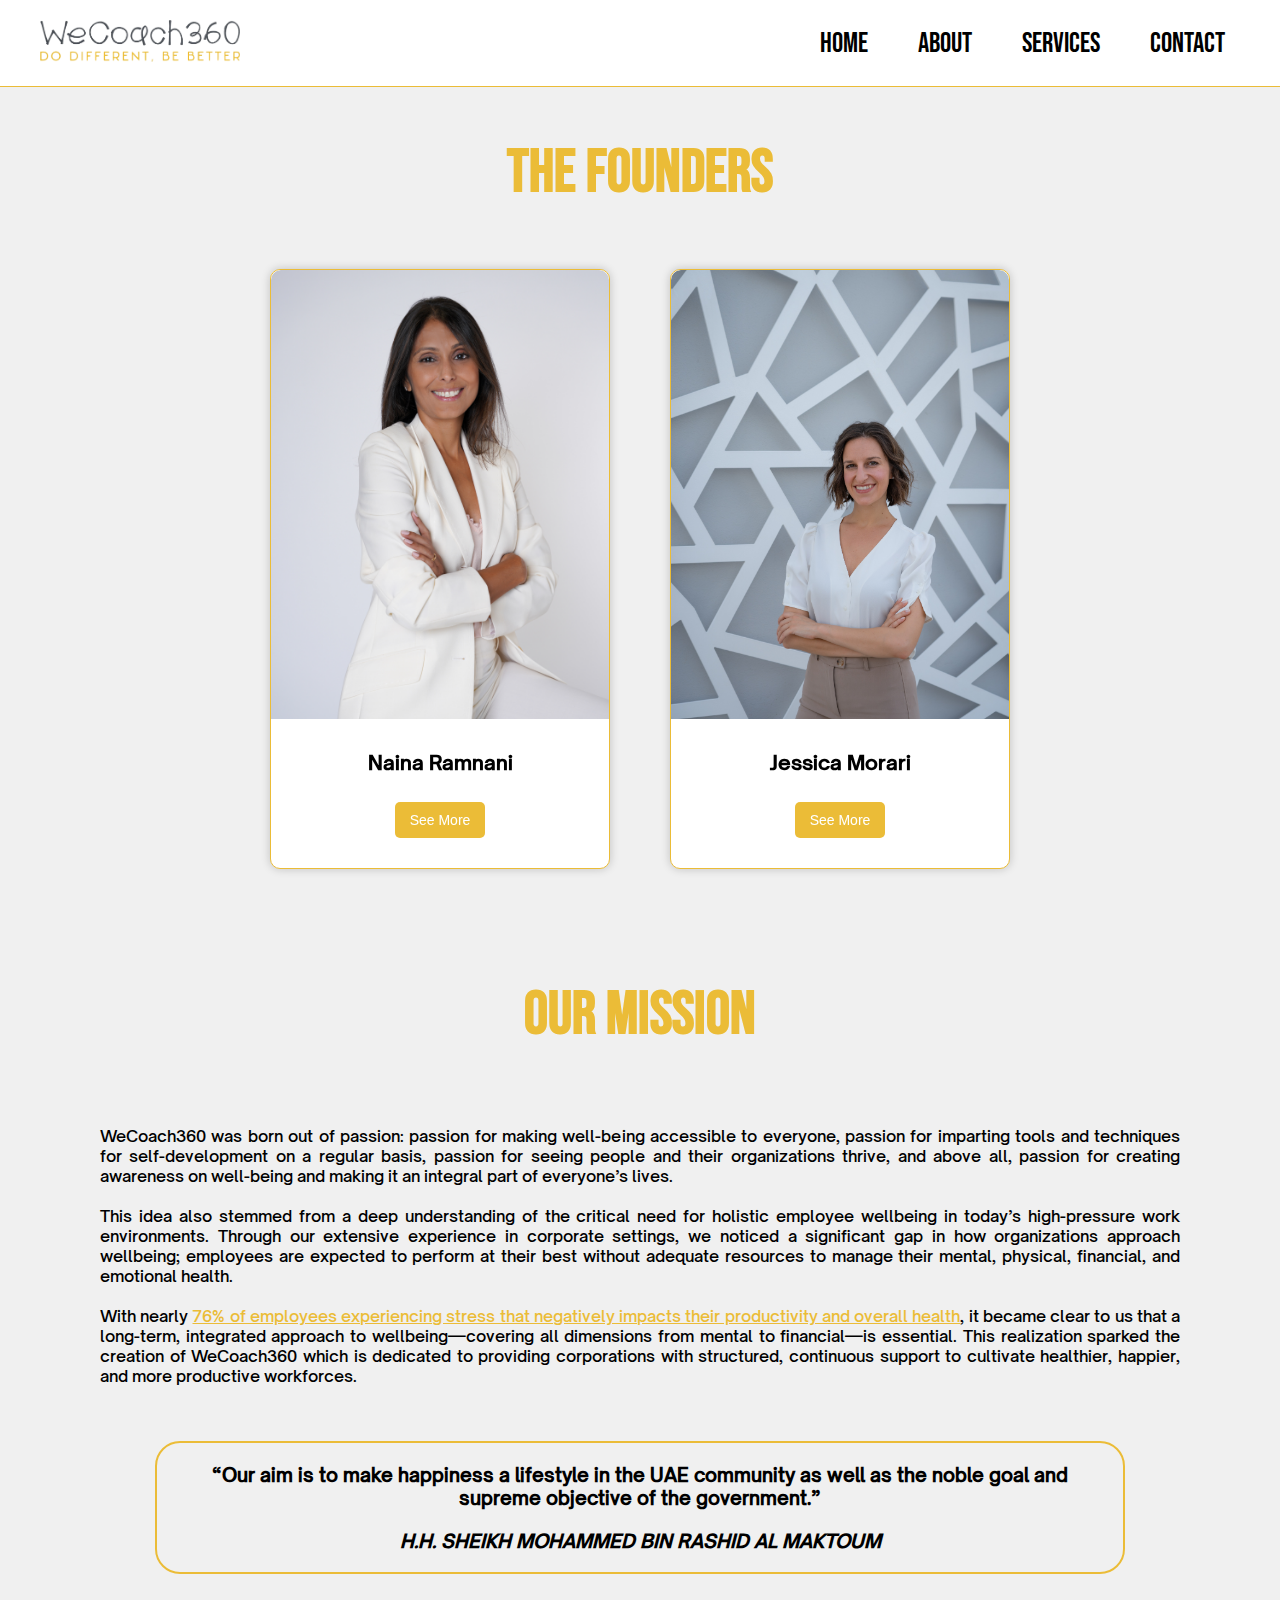
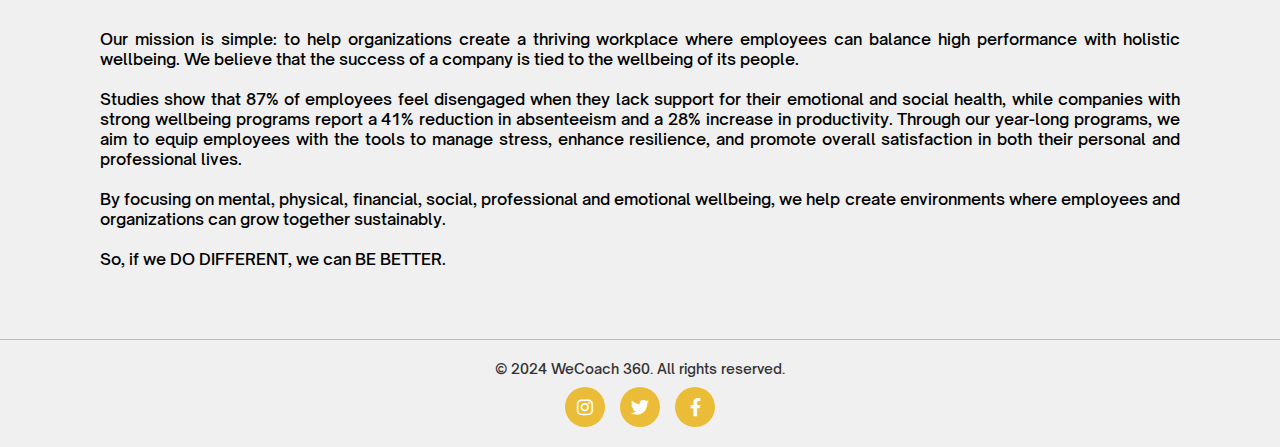
==== about.html @ b9e83d1d "Update" ====
<!DOCTYPE html>
<html lang="en">
<head>
    <meta charset="UTF-8">
    <meta name="viewport" content="width=device-width, initial-scale=1.0">
    <title>We Coach 360 - About Us</title>
    <link rel="stylesheet" href="styles.css">
    <link rel="stylesheet" href="https://cdnjs.cloudflare.com/ajax/libs/font-awesome/6.0.0-beta3/css/all.min.css">
  
</head>
<body>
    <header><div id="menu-container"></div></header>
    
    <main>
        <section class="founders">
            <h1>THE FOUNDERS</h1>
            <div class="flipCards">
                <div class="flipCard">
                    <div class="flipCardInner">
                        <!-- Cara frontal de la tarjeta -->
                        <div class="flipCardFront">
                            <img src="assets/img/naina.jpeg" alt="Founder 1">
                            <h2>Naina Ramnani</h2>
                            <button class="flipButton">See More</button>
                        </div>
                        <!-- Cara trasera de la tarjeta -->
                        <div class="flipCardBack">
                            <p> Naina Ramnani (Certified ICF PCC Coach) spent a few years on the trading floor in Madrid (Spain), later moved to a corporate job in Barcelona, went on to set up a business in the UAE and is now a certified life coach. Her multicultural upbringing and varied career paths make her more open and relatable as she helps people find their purpose, redefine their goals and develop holistic leadership skills. She firmly believes true fulfillment comes from aligning our values  with our action, and it is through the power of self-awareness that we are able to grow as individuals and as professionals.</p>
                            <button class="flipButton">Go Back</button>
                        </div>
                    </div>
                </div>
                
                <div class="flipCard">
                    <div class="flipCardInner">
                        <!-- Cara frontal de la tarjeta -->
                        <div class="flipCardFront">
                            <img src="assets/img/jess.jpg" alt="Founder 2">
                            <h2>Jessica Morari</h2>
                            <button class="flipButton">See More</button>
                        </div>
                        <!-- Cara trasera de la tarjeta -->
                        <div class="flipCardBack">
                            <p>Jessica Morari (Certified Coach) started her career in the Hospitality industry becoming a Hotel Manager when she was only 26, thanks to her natural leadership and strategic vision. Her passion and focus on developing teams and young professionals was the reason why she decided to certify as a coach. Since 2022, she has been helping people design their best life, both personally and professionally. She is on a mission to bring coaching and wellbeing into the corporate landscape, making companies the employers of choice in competitive and dynamic markets.</p>
                            <button class="flipButton">Go Back</button>
                        </div>
                    </div>
                </div>
            </div>
        </section>
        
        <section class="mission">
            <h2>Our Mission</h2>
            <div class="mission_description">
                <p>WeCoach360 was born out of passion: passion for making well-being accessible to everyone, passion for imparting tools and techniques for self-development on a regular basis, passion for seeing people and their organizations thrive, and above all, passion for creating awareness on well-being and making it an integral part of everyone’s lives.</p>
                <p>This idea also stemmed from a deep understanding of the critical need for holistic employee wellbeing in today’s high-pressure work environments. Through our extensive experience in corporate settings, we noticed a significant gap in how organizations approach wellbeing; employees are expected to perform at their best without adequate resources to manage their mental, physical, financial, and emotional health. </p>
                <p>With nearly  <a class="mental" href="https://www.kff.org/mental-health/issue-brief/a-look-at-the-latest-suicide-data-and-change-over-the-last-decade/" target="_blank">76% of employees experiencing stress that negatively impacts their productivity and overall health​</a>, it became clear to us that a long-term, integrated approach to wellbeing—covering all dimensions from mental to financial—is essential. This realization sparked the creation of WeCoach360 which is dedicated to providing corporations with structured, continuous support to cultivate healthier, happier, and more productive workforces.</p>
                <div class="quote">
                    <h3>“Our aim is to make happiness a lifestyle in the UAE community as well as the noble goal and supreme objective of the government.” 
                        <div class="author">H.H. SHEIKH MOHAMMED BIN RASHID AL MAKTOUM</div>
                    </h3>
                </div>
                <p>Our mission is simple: to help organizations create a thriving workplace where employees can balance high performance with holistic wellbeing. We believe that the success of a company is tied to the wellbeing of its people. </p>
                <p>Studies show that 87% of employees feel disengaged when they lack support for their emotional and social health​, while companies with strong wellbeing programs report a 41% reduction in absenteeism and a 28% increase in productivity. Through our year-long programs, we aim to equip employees with the tools to manage stress, enhance resilience, and promote overall satisfaction in both their personal and professional lives. </p>
                <p>By focusing on mental, physical, financial, social, professional and emotional wellbeing, we help create environments where employees and organizations can grow together sustainably. </p>
                <p>So, if we DO DIFFERENT, we can BE BETTER.</p>
            </div>
        </section>
    </main>

    <div id="footer-container"></div>

    <script src="script.js" defer></script>
    <script src="menu.js" defer></script>
    <script>
        // Cargar el footer
        fetch('footer.html')
            .then(response => response.text())
            .then(data => {
                document.getElementById('footer-container').innerHTML = data;
            })
            .catch(error => console.error('Error al cargar el footer:', error));
    </script>

</body>
</html>
---- styles.css ----
/* /Users/javibeat/Design/WEBS/WeCoach/styles.css */

/* Configuración de fuentes */
@font-face {
    font-family: 'BebasNeue';
    src: url('./fonts/BebasNeue-Regular.ttf') format('truetype');
    font-weight: normal;
    font-style: normal;
}

@font-face {
    font-family: 'OpenSauceOne';
    src: url('./fonts/OpenSauceOne-Light.ttf') format('truetype');
    font-weight: 300;
    font-style: normal;
}

@font-face {
    font-family: 'OpenSauceOne';
    src: url('./fonts/OpenSauceOne-Medium.ttf') format('truetype');
    font-weight: 500;
    font-style: normal;
}

/* Variables de colores */
:root {
    --primary-color: #000;
    --secondary-color: #f0f0f0;
    --main-color: #ebbc37;
    --second-color: #e41393;
}

/* Reset de estilos */
* {
    margin: 0;
    padding: 0;
    box-sizing: border-box;
}

/* Estilos básicos */
body {
    font-family: 'OpenSauceOne', sans-serif;
    background-color: #f0f0f0;
}

header {
    width: 100%;
    padding: 20px;
    background-color: #fff;
    border-bottom: 1px solid var(--main-color);
}

/* Estilos del navbar */
.navbar {
    display: flex;
    justify-content: space-between;
    align-items: center;
    max-width: 1200px;
    margin: 0 auto;
}

.logo {
    display: flex;
    align-items: center;
    justify-content: center;
}

.logo img {
    max-width: 200px;
}

.logo .logo-mobile {
    display: none;
}

/* Navegación para escritorio */
.nav-list {
    display: flex;
    list-style: none;
}

.nav-list li {
    margin-left: 20px;
}

.nav-list li a {
    font-family: 'BebasNeue', sans-serif;
    text-decoration: none;
    color: #000;
    font-size: 28px;
    padding: 10px 15px;
    border-radius: 5px;
    transition: background-color 0.3s ease;
}

.nav-list li a:hover {
    /* background-color: var(--secondary-color); */
    border-radius: 25px;
    border: var(--main-color) solid 1px;
}

/* Menú móvil */
.menu-toggle {
    display: none;
    flex-direction: column;
    cursor: pointer;
    z-index: 999;
}

.menu-toggle .bar {
    width: 25px;
    height: 3px;
    background-color: #000;
    margin: 4px 0;
    transition: 0.3s;
}

.menu-toggle.open .bar:nth-child(1) {
    transform: rotate(-45deg) translate(-5px, 6px);
    background-color: #000;
}

.menu-toggle.open .bar:nth-child(2) {
    opacity: 0;
}

.menu-toggle.open .bar:nth-child(3) {
    transform: rotate(45deg) translate(-5px, -6px);
    background-color: #000;
}

@media (max-width: 768px) {
    .logo .logo-desktop {
        display: none;
    }

    .logo .logo-mobile {
        display: block;
        max-width: 55px; /* Tamaño ajustado para el logo móvil */
    }

    .menu-toggle {
        display: flex;
        flex-direction: column;
        cursor: pointer;
        z-index: 999;
    }

    .nav-list {
        position: fixed;
        top: 0;
        right: 0;
        width: 100%;
        height: 100vh;
        background-color: #fff;
        display: flex;
        flex-direction: column;
        align-items: center;
        justify-content: center;
        transform: translateX(100%);
        opacity: 0;
        visibility: hidden;
        transition: transform 0.5s ease-in-out, opacity 0.5s ease-in-out;
        z-index: 1;
    }

    .nav-list.active {
        transform: translateX(0);
        opacity: 1;
        visibility: visible;
    }

    .menu-toggle.open {
        z-index: 1000;
    }

    .nav-list li {
        margin: 20px 0;
    }
}

/* Estilos para la sección de fundadores */
.founders {
    display: flex;
    flex-direction: column;
    align-items: center;
    justify-content: center;
    margin: 50px 10px;
}

.founders h1 {
    font-family: 'BebasNeue', sans-serif;
    font-size: 60px;
    color: var(--main-color);
}

/* Contenedor de tarjetas en fila por defecto */
.flipCards {
    display: flex;
    flex-direction: row;
    align-items: center;
    justify-content: center;
    gap: 20px;
    margin: 40px 0;
    flex-wrap: wrap; /* Permite ajuste en filas en pantallas pequeñas */
}

/* Estilos de cada tarjeta */
.flipCard {
    perspective: 1000px;
}

.flipCardInner {
    position: relative;
    width: 100%;
    height: 100%;
    transition: transform 0.6s;
    transform-style: preserve-3d;
}

.flipCard.showBack .flipCardInner {
    transform: rotateY(180deg);
}

/* Estilos para las caras de la tarjeta */
.flipCardFront, .flipCardBack {
    position: absolute;
    width: 100%;
    height: 100%;
    backface-visibility: hidden;
    display: flex;
    flex-direction: column;
    align-items: center;
    justify-content: space-between;
    border: 1px solid var(--main-color);
    border-radius: 10px;
    box-shadow: 0 0 10px rgba(0, 0, 0, 0.2);
    background-color: #fff;
    overflow: hidden;
}

/* Cara frontal de la tarjeta */
.flipCardFront img {
    width: 100%;
    height: 75%; /* Ajuste para ocupar la mayor parte de la tarjeta */
    object-fit: cover;
    border-top-left-radius: 10px;
    border-top-right-radius: 10px;
}

.flipCardFront h2 {
    font-size: 20px;
    color: #000;
    margin: 25px 0 10px;
}

.flipCardFront .flipButton {
    margin: 10px 10px 30px;
    padding: 10px 15px; /* Espacio adicional para el botón */
    font-size: 14px;
    background-color: var(--main-color);
    color: #fff;
    border: none;
    border-radius: 5px;
    cursor: pointer;
}

/* Cara trasera de la tarjeta */
.flipCardBack {
    transform: rotateY(180deg);
    color: #333;
    padding: 15px;
    overflow-y: auto;
    display: flex;
    flex-direction: column;
    align-items: center;
    justify-content: center; /* Centra el contenido verticalmente */
    gap: 20px; /* Espacio entre el texto y el botón */
}

.flipCardBack h2 {
    font-size: 18px;
    margin-top: 0;
}

.flipCardBack p {
    font-size: 14px;
    line-height: 1.5;
    text-align: justify;
    padding: 0 10px; /* Espacio para que el texto no quede pegado a los bordes */
}

.flipCardBack .flipButton {
    padding: 10px 15px;
    font-size: 14px;
    background-color: var(--main-color);
    color: #fff;
    border: none;
    border-radius: 5px;
    cursor: pointer;
}

/* Contenedor de tarjetas en fila por defecto */
.flipCards {
    display: flex;
    flex-direction: row;
    align-items: center;
    justify-content: center;
    gap: 20px;
    margin: 40px 0;
    flex-wrap: wrap; /* Ajuste en filas para pantallas pequeñas */
    width: 100%;
}

/* Estilos para cada tarjeta */
.flipCard {
    width: 340px; /* Ancho para escritorio */
    height: 600px;
    perspective: 1000px;
    margin: 20px;
}

.flipCardInner {
    position: relative;
    width: 100%;
    height: 100%;
    transition: transform 0.6s;
    transform-style: preserve-3d;
}

.flipCard.showBack .flipCardInner {
    transform: rotateY(180deg);
}

/* Estilos para las caras de la tarjeta */
.flipCardFront, .flipCardBack {
    position: absolute;
    width: 100%;
    height: 100%;
    backface-visibility: hidden;
    display: flex;
    flex-direction: column;
    align-items: center;
    justify-content: space-between;
    border: 1px solid var(--main-color);
    border-radius: 10px;
    box-shadow: 0 0 10px rgba(0, 0, 0, 0.2);
    background-color: #fff;
    overflow: hidden;
}

/* Cara frontal de la tarjeta */
.flipCardFront img {
    width: 100%;
    height: 75%;
    object-fit: cover;
    border-top-left-radius: 10px;
    border-top-right-radius: 10px;
}

.flipCardFront h2 {
    font-size: 20px;
    color: #000;
    margin: 25px 0 10px;
}

.flipCardFront .flipButton {
    margin: 10px 10px 30px;
    padding: 10px 15px; /* Espacio adicional para el botón */
    font-size: 14px;
    background-color: var(--main-color);
    color: #fff;
    border: none;
    border-radius: 5px;
    cursor: pointer;
}

/* Cara trasera de la tarjeta */
.flipCardBack {
    transform: rotateY(180deg);
    color: #333;
    padding: 15px;
    overflow-y: auto;
    display: flex;
    flex-direction: column;
    align-items: center;
    justify-content: center;
    gap: 20px;
}

@media (max-width: 768px) {
    main {
        max-width: 100%;
        margin: auto 20px;
    }

    .founders {
        margin: 10px 0;
    }

    .founders h1 {
        margin: 45px auto 0;
    }

    .flipCards {
        display: flex;
        flex-direction: column;
        align-items: center;
        justify-content: center;
        gap: 20px;
    }
    
    /* Estilos de cada tarjeta */
    .flipCard {
        perspective: 1000px;
        width: 90%;
        max-width: 400px;
        height: 650px;
        margin: 10px 0;
    }
    
    .flipCardInner {
        position: relative;
        width: 100%;
        height: 100%;
        transition: transform 0.6s;
        transform-style: preserve-3d;
    }

    .flipCardFront, .flipCardBack {
        width: 100%;
        height: 100%;
        display: flex;
        flex-direction: column;
        border-radius: 10px;
        overflow: hidden;
    }

    /* Define la altura fija para la imagen */
    .flipCardFront img {
        width: 100%;
        height: 75%; /* Ajusta este valor según el espacio que desees para la imagen */
        object-fit: cover;
        border-top-left-radius: 10px;
        border-top-right-radius: 10px;
    }

    /* Sección inferior con h2 y botón */
    .flipCardFront h2, .flipCardFront .flipButton {
        padding: 10px 0;
    }

    .flipCardFront h2 {
        font-size: 20px;
        color: #000;
        margin: 10px 0 5px;
        min-height: 40px; /* Asegura una altura mínima para el título */
    }

    .flipCardFront .flipButton {
        padding: 10px 15px;
        font-size: 14px;
        background-color: var(--main-color);
        color: #fff;
        border: none;
        border-radius: 5px;
        cursor: pointer;
        margin:0 0 35px;
    }
}

.mission {
    display: flex;
    flex-direction: column;
    align-items: center;
    justify-content: center;
    margin: 50px 10px;
}

.mission h2 {
    font-family: 'BebasNeue', sans-serif;
    font-size: 60px;
    color: var(--main-color);
    margin-bottom: 75px;
}

.mission_description {
    text-align: justify;
    max-width: 1080px;
}

.mission_description p {
    margin-bottom: 20px;
}

.mission_description .quote {
    border: #ebbc37 solid 2px;
    border-radius: 25px;
    padding: 20px;
    margin: 55px;
    text-align: center;
}

.mission_description .author {
    margin-top: 20px;
    
    font-style: italic;
}

.mission_description a {
    color: #ebbc37;
}

@media (max-width: 768px) {
    .mission {
        margin: 10px 20px;
    }

    .mission h2 {
        margin: 45px auto 75px;
    }

    .mission_description .quote {
        margin: 55px 20px;
        font-weight:700;
    }
    
    .mission_description .author {
        margin-top: 20px;
        font-style: italic;
    }
}

/*** SECCIÓN DE SERVICIOS ***/

.wellbeing {
    display: flex;
    flex-direction: column;
    align-items: center;
    justify-content: center;
    margin: 50px 10px;
}

.wellbeing h1 {
    font-family: 'BebasNeue', sans-serif;
    font-size: 60px;
    color: var(--main-color);
}

.service_cards {
    display: flex;
    flex-direction: row;
    align-items: center;
    justify-content: center;
    gap: 20px;
    margin: 40px 0;
    flex-wrap: wrap; /* Permite ajuste en filas en pantallas pequeñas */
}

.service_cards a {
    text-decoration: none;
    color: inherit;
}

.card {
    max-width: 340px;
    height: auto;
    background-color: #fff;
    border-radius: 10px;
    box-shadow: 0 0 10px rgba(0, 0, 0, 0.2);
    display: flex;
    flex-direction: column;
    align-items: center;
    justify-content: center;
    padding: 20px;
    text-align: justify;
}

.card h2 {
    font-size: 20px;
    color: #000;
    text-align: center;
    margin-bottom: 25px;
}

.card img {
    width: 100%;
    height: auto;
}

@media (max-width: 768px) {
    .service_cards {
        display: flex;
        flex-direction: column;
    }
}

/* FOOTER */

footer {
    background-color: #f0f0f0;
    padding: 20px;
    text-align: center;
    border-top: 1px solid var(--main-color);
}

.footer-content {
    font-size: 14px;
    color: #333;
    display: flex;
    flex-direction: column;
    align-items: center;
}

.footer-content p {
    margin-bottom: 10px;
}

.social-links {
    display: flex;
    gap: 15px;
}

.social-icon {
    display: flex;
    align-items: center;
    justify-content: center;
    width: 40px;
    height: 40px;
    background-color: var(--main-color);
    color: #fff;
    border-radius: 50%;
    text-decoration: none;
    transition: background-color 0.3s ease;
}

.social-icon i {
    font-size: 18px;
}

.social-icon:hover {
    background-color: var(--second-color);
}
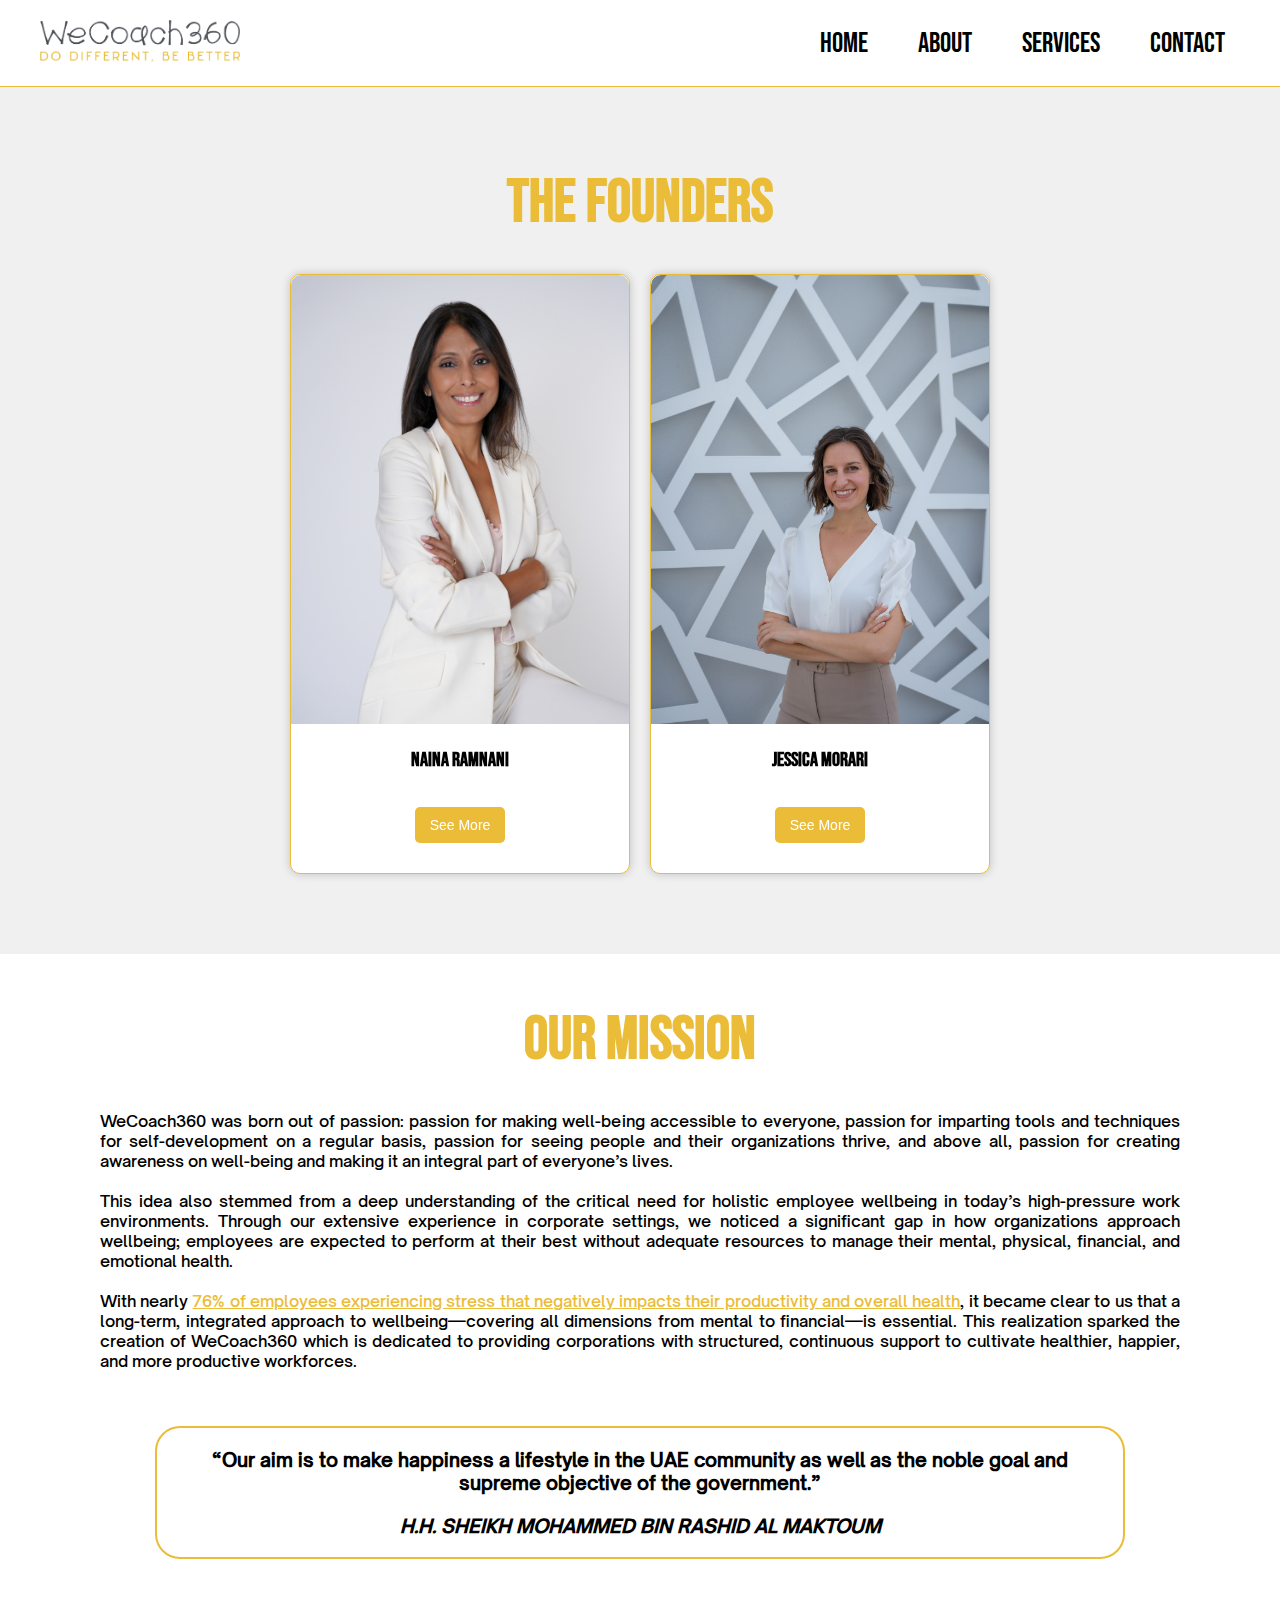
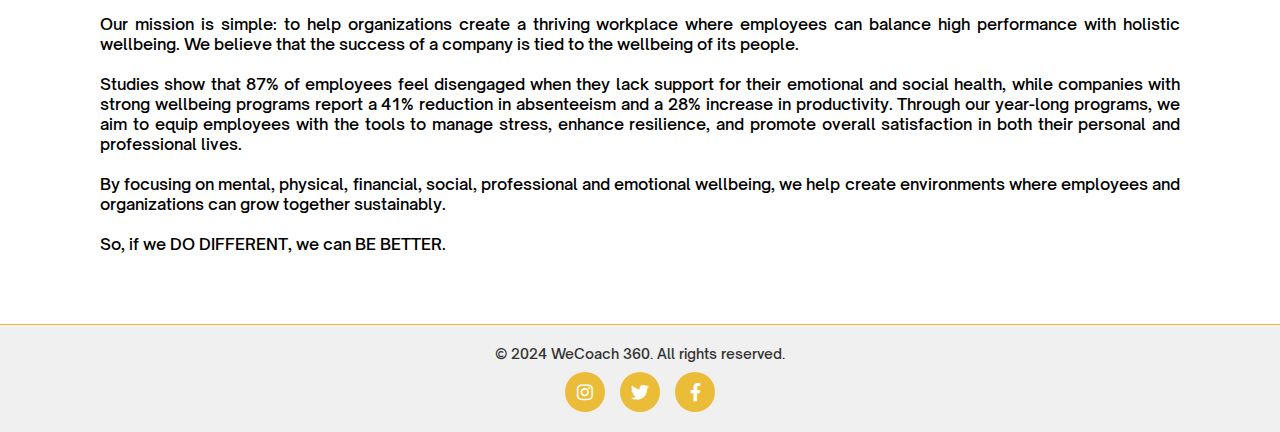
==== commit 6ab915a7: "cambios" ====
--- a/about.html
+++ b/about.html
@@ -1,18 +1,22 @@
 <!DOCTYPE html>
 <html lang="en">
+
 <head>
     <meta charset="UTF-8">
     <meta name="viewport" content="width=device-width, initial-scale=1.0">
     <title>We Coach 360 - About Us</title>
     <link rel="stylesheet" href="styles.css">
     <link rel="stylesheet" href="https://cdnjs.cloudflare.com/ajax/libs/font-awesome/6.0.0-beta3/css/all.min.css">
-  
+
 </head>
+
 <body>
-    <header><div id="menu-container"></div></header>
-    
+    <header>
+        <div id="menu-container"></div>
+    </header>
+
     <main>
-        <section class="founders">
+        <section class="grey">
             <h1>THE FOUNDERS</h1>
             <div class="flipCards">
                 <div class="flipCard">
@@ -25,12 +29,18 @@
                         </div>
                         <!-- Cara trasera de la tarjeta -->
                         <div class="flipCardBack">
-                            <p> Naina Ramnani (Certified ICF PCC Coach) spent a few years on the trading floor in Madrid (Spain), later moved to a corporate job in Barcelona, went on to set up a business in the UAE and is now a certified life coach. Her multicultural upbringing and varied career paths make her more open and relatable as she helps people find their purpose, redefine their goals and develop holistic leadership skills. She firmly believes true fulfillment comes from aligning our values  with our action, and it is through the power of self-awareness that we are able to grow as individuals and as professionals.</p>
+                            <p> Naina Ramnani (Certified ICF PCC Coach) spent a few years on the trading floor in Madrid
+                                (Spain), later moved to a corporate job in Barcelona, went on to set up a business in
+                                the UAE and is now a certified life coach. Her multicultural upbringing and varied
+                                career paths make her more open and relatable as she helps people find their purpose,
+                                redefine their goals and develop holistic leadership skills. She firmly believes true
+                                fulfillment comes from aligning our values with our action, and it is through the power
+                                of self-awareness that we are able to grow as individuals and as professionals.</p>
                             <button class="flipButton">Go Back</button>
                         </div>
                     </div>
                 </div>
-                
+
                 <div class="flipCard">
                     <div class="flipCardInner">
                         <!-- Cara frontal de la tarjeta -->
@@ -41,32 +51,63 @@
                         </div>
                         <!-- Cara trasera de la tarjeta -->
                         <div class="flipCardBack">
-                            <p>Jessica Morari (Certified Coach) started her career in the Hospitality industry becoming a Hotel Manager when she was only 26, thanks to her natural leadership and strategic vision. Her passion and focus on developing teams and young professionals was the reason why she decided to certify as a coach. Since 2022, she has been helping people design their best life, both personally and professionally. She is on a mission to bring coaching and wellbeing into the corporate landscape, making companies the employers of choice in competitive and dynamic markets.</p>
+                            <p>Jessica Morari (Certified Coach) started her career in the Hospitality industry becoming
+                                a Hotel Manager when she was only 26, thanks to her natural leadership and strategic
+                                vision. Her passion and focus on developing teams and young professionals was the reason
+                                why she decided to certify as a coach. Since 2022, she has been helping people design
+                                their best life, both personally and professionally. She is on a mission to bring
+                                coaching and wellbeing into the corporate landscape, making companies the employers of
+                                choice in competitive and dynamic markets.</p>
                             <button class="flipButton">Go Back</button>
                         </div>
                     </div>
                 </div>
             </div>
         </section>
-        
-        <section class="mission">
+
+        <section class="white">
             <h2>Our Mission</h2>
             <div class="mission_description">
-                <p>WeCoach360 was born out of passion: passion for making well-being accessible to everyone, passion for imparting tools and techniques for self-development on a regular basis, passion for seeing people and their organizations thrive, and above all, passion for creating awareness on well-being and making it an integral part of everyone’s lives.</p>
-                <p>This idea also stemmed from a deep understanding of the critical need for holistic employee wellbeing in today’s high-pressure work environments. Through our extensive experience in corporate settings, we noticed a significant gap in how organizations approach wellbeing; employees are expected to perform at their best without adequate resources to manage their mental, physical, financial, and emotional health. </p>
-                <p>With nearly  <a class="mental" href="https://www.kff.org/mental-health/issue-brief/a-look-at-the-latest-suicide-data-and-change-over-the-last-decade/" target="_blank">76% of employees experiencing stress that negatively impacts their productivity and overall health​</a>, it became clear to us that a long-term, integrated approach to wellbeing—covering all dimensions from mental to financial—is essential. This realization sparked the creation of WeCoach360 which is dedicated to providing corporations with structured, continuous support to cultivate healthier, happier, and more productive workforces.</p>
+                <p>WeCoach360 was born out of passion: passion for making well-being accessible to everyone, passion for
+                    imparting tools and techniques for self-development on a regular basis, passion for seeing people
+                    and their organizations thrive, and above all, passion for creating awareness on well-being and
+                    making it an integral part of everyone’s lives.</p>
+                <p>This idea also stemmed from a deep understanding of the critical need for holistic employee wellbeing
+                    in today’s high-pressure work environments. Through our extensive experience in corporate settings,
+                    we noticed a significant gap in how organizations approach wellbeing; employees are expected to
+                    perform at their best without adequate resources to manage their mental, physical, financial, and
+                    emotional health. </p>
+                <p>With nearly <a class="mental"
+                        href="https://www.kff.org/mental-health/issue-brief/a-look-at-the-latest-suicide-data-and-change-over-the-last-decade/"
+                        target="_blank">76% of employees experiencing stress that negatively impacts their productivity
+                        and overall health​</a>, it became clear to us that a long-term, integrated approach to
+                    wellbeing—covering all dimensions from mental to financial—is essential. This realization sparked
+                    the creation of WeCoach360 which is dedicated to providing corporations with structured, continuous
+                    support to cultivate healthier, happier, and more productive workforces.</p>
                 <div class="quote">
-                    <h3>“Our aim is to make happiness a lifestyle in the UAE community as well as the noble goal and supreme objective of the government.” 
+                    <h3>“Our aim is to make happiness a lifestyle in the UAE community as well as the noble goal and
+                        supreme objective of the government.”
                         <div class="author">H.H. SHEIKH MOHAMMED BIN RASHID AL MAKTOUM</div>
                     </h3>
                 </div>
-                <p>Our mission is simple: to help organizations create a thriving workplace where employees can balance high performance with holistic wellbeing. We believe that the success of a company is tied to the wellbeing of its people. </p>
-                <p>Studies show that 87% of employees feel disengaged when they lack support for their emotional and social health​, while companies with strong wellbeing programs report a 41% reduction in absenteeism and a 28% increase in productivity. Through our year-long programs, we aim to equip employees with the tools to manage stress, enhance resilience, and promote overall satisfaction in both their personal and professional lives. </p>
-                <p>By focusing on mental, physical, financial, social, professional and emotional wellbeing, we help create environments where employees and organizations can grow together sustainably. </p>
+                <p>Our mission is simple: to help organizations create a thriving workplace where employees can balance
+                    high performance with holistic wellbeing. We believe that the success of a company is tied to the
+                    wellbeing of its people. </p>
+                <p>Studies show that 87% of employees feel disengaged when they lack support for their emotional and
+                    social health​, while companies with strong wellbeing programs report a 41% reduction in absenteeism
+                    and a 28% increase in productivity. Through our year-long programs, we aim to equip employees with
+                    the tools to manage stress, enhance resilience, and promote overall satisfaction in both their
+                    personal and professional lives. </p>
+                <p>By focusing on mental, physical, financial, social, professional and emotional wellbeing, we help
+                    create environments where employees and organizations can grow together sustainably. </p>
                 <p>So, if we DO DIFFERENT, we can BE BETTER.</p>
             </div>
         </section>
     </main>
+
+    <a href="#top" class="scroll-to-top" id="scrollToTopBtn">
+        <i class="fas fa-arrow-up"></i>
+    </a>
 
     <div id="footer-container"></div>
 
@@ -82,5 +123,44 @@
             .catch(error => console.error('Error al cargar el footer:', error));
     </script>
 
+<script>
+    // Scroll suave para los enlaces de sección
+    document.querySelectorAll('a[href^="#"]').forEach(anchor => {
+        anchor.addEventListener('click', function (e) {
+            e.preventDefault();
+
+            const targetId = this.getAttribute('href');
+            const targetElement = document.querySelector(targetId);
+
+            if (targetElement) {
+                targetElement.scrollIntoView({
+                    behavior: 'smooth',
+                    block: 'start'
+                });
+            }
+        });
+    });
+
+    // Mostrar u ocultar el botón de "ir al principio"
+    window.addEventListener('scroll', function () {
+        const scrollToTopBtn = document.getElementById('scrollToTopBtn');
+        if (window.scrollY > 200) {
+            scrollToTopBtn.classList.add('show');
+        } else {
+            scrollToTopBtn.classList.remove('show');
+        }
+    });
+
+    // Evento de clic para el botón "to top"
+    document.getElementById('scrollToTopBtn').addEventListener('click', function (e) {
+        e.preventDefault();
+        window.scrollTo({
+            top: 0,
+            behavior: 'smooth'
+        });
+    });
+</script>
+
 </body>
+
 </html>--- a/styles.css
+++ b/styles.css
@@ -1,6 +1,3 @@
-/* /Users/javibeat/Design/WEBS/WeCoach/styles.css */
-
-/* Configuración de fuentes */
 @font-face {
     font-family: 'BebasNeue';
     src: url('./fonts/BebasNeue-Regular.ttf') format('truetype');
@@ -22,7 +19,6 @@
     font-style: normal;
 }
 
-/* Variables de colores */
 :root {
     --primary-color: #000;
     --secondary-color: #f0f0f0;
@@ -30,7 +26,6 @@
     --second-color: #e41393;
 }
 
-/* Reset de estilos */
 * {
     margin: 0;
     padding: 0;
@@ -38,7 +33,14 @@
 }
 
 /* Estilos básicos */
+html, body {
+    height: 100%;
+    display: flex;
+    flex-direction: column;
+}
+
 body {
+    margin: 0;
     font-family: 'OpenSauceOne', sans-serif;
     background-color: #f0f0f0;
 }
@@ -94,7 +96,7 @@
 }
 
 .nav-list li a:hover {
-    /* background-color: var(--secondary-color); */
+    padding: 5px 20px;
     border-radius: 25px;
     border: var(--main-color) solid 1px;
 }
@@ -130,6 +132,10 @@
 }
 
 @media (max-width: 768px) {
+    header {
+        padding: 10px 20px;
+    }
+
     .logo .logo-desktop {
         display: none;
     }
@@ -179,20 +185,96 @@
     }
 }
 
-/* Estilos para la sección de fundadores */
-.founders {
-    display: flex;
-    flex-direction: column;
-    align-items: center;
-    justify-content: center;
-    margin: 50px 10px;
-}
-
-.founders h1 {
+/* Logo dentro del menú desplegable */
+.menu-logo {
+    display: none; /* Oculto por defecto */
+    margin-bottom: 20px;
+    text-align: center;
+}
+
+.menu-logo-img {
+    width: 70%;
+}
+
+/* Mostrar el logo solo en el menú desplegable móvil */
+@media (max-width: 768px) {
+    .menu-logo {
+        display: block; /* Muestra el logo en el menú desplegable */
+    }
+}
+
+main {
+    flex: 1;
+    display: flex;
+    flex-direction: column;
+    justify-content: center; /* Centrar contenido cuando sea necesario */
+}
+
+.index {
+    display: flex;
+    flex-direction: column;
+    align-items: center;
+    justify-content: center;
+}
+
+.grey {
+    display: flex;
+    flex-direction: column;
+    align-items: center;
+    background-color: #f0f0f0;
+    width: 100%;
+    padding: 80px 25px;
+}
+
+.grey h1 {
     font-family: 'BebasNeue', sans-serif;
     font-size: 60px;
     color: var(--main-color);
-}
+    margin: 0 0 35px;
+}
+
+.grey h2 {
+    font-family: 'BebasNeue', sans-serif;
+    font-size: 60px;
+    color: var(--main-color);
+    margin: 0 0 35px;
+}
+
+.white {
+    display: flex;
+    flex-direction: column;
+    align-items: center;
+    background-color: #fff;
+    width: 100%;
+    padding: 50px 25px;
+}
+
+.white h1 {
+    font-family: 'BebasNeue', sans-serif;
+    font-size: 60px;
+    color: var(--main-color);
+    margin: 0 0 35px;
+}
+
+.white h2 {
+    font-family: 'BebasNeue', sans-serif;
+    font-size: 60px;
+    color: var(--main-color);
+    margin: 0 0 35px;
+}
+
+@media (max-width: 768px) {
+    .grey {
+        padding: 50px 25px;
+    }
+    
+    .white {
+        padding: 50px 25px;
+    }
+}
+
+
+/* Estilos para la sección de fundadores */
 
 /* Contenedor de tarjetas en fila por defecto */
 .flipCards {
@@ -200,9 +282,7 @@
     flex-direction: row;
     align-items: center;
     justify-content: center;
-    gap: 20px;
-    margin: 40px 0;
-    flex-wrap: wrap; /* Permite ajuste en filas en pantallas pequeñas */
+    flex-wrap: wrap;
 }
 
 /* Estilos de cada tarjeta */
@@ -284,7 +364,6 @@
 }
 
 .flipCardBack p {
-    font-size: 14px;
     line-height: 1.5;
     text-align: justify;
     padding: 0 10px; /* Espacio para que el texto no quede pegado a los bordes */
@@ -307,7 +386,7 @@
     align-items: center;
     justify-content: center;
     gap: 20px;
-    margin: 40px 0;
+    margin: 0;
     flex-wrap: wrap; /* Ajuste en filas para pantallas pequeñas */
     width: 100%;
 }
@@ -317,7 +396,7 @@
     width: 340px; /* Ancho para escritorio */
     height: 600px;
     perspective: 1000px;
-    margin: 20px;
+    margin: 0px;
 }
 
 .flipCardInner {
@@ -361,7 +440,7 @@
 .flipCardFront h2 {
     font-size: 20px;
     color: #000;
-    margin: 25px 0 10px;
+    margin: 0;
 }
 
 .flipCardFront .flipButton {
@@ -391,15 +470,7 @@
 @media (max-width: 768px) {
     main {
         max-width: 100%;
-        margin: auto 20px;
-    }
-
-    .founders {
-        margin: 10px 0;
-    }
-
-    .founders h1 {
-        margin: 45px auto 0;
+        margin: auto 0px;
     }
 
     .flipCards {
@@ -413,7 +484,7 @@
     /* Estilos de cada tarjeta */
     .flipCard {
         perspective: 1000px;
-        width: 90%;
+        width: 100%;
         max-width: 400px;
         height: 650px;
         margin: 10px 0;
@@ -470,18 +541,21 @@
 }
 
 .mission {
-    display: flex;
-    flex-direction: column;
-    align-items: center;
-    justify-content: center;
-    margin: 50px 10px;
+    background-color: #fff;
+    padding: 20px;
+    display: flex;
+    flex-direction: column;
+    align-items: center;
+    justify-content: center;
+    margin: 50px 0 0;
 }
 
 .mission h2 {
     font-family: 'BebasNeue', sans-serif;
     font-size: 60px;
     color: var(--main-color);
-    margin-bottom: 75px;
+    margin-top: 40px;
+    margin-bottom: 55px;
 }
 
 .mission_description {
@@ -513,11 +587,12 @@
 
 @media (max-width: 768px) {
     .mission {
-        margin: 10px 20px;
+        margin: 10px 0 0;
+        padding: 0 25px;
     }
 
     .mission h2 {
-        margin: 45px auto 75px;
+        margin: 45px auto 55px;
     }
 
     .mission_description .quote {
@@ -534,11 +609,14 @@
 /*** SECCIÓN DE SERVICIOS ***/
 
 .wellbeing {
-    display: flex;
-    flex-direction: column;
-    align-items: center;
-    justify-content: center;
-    margin: 50px 10px;
+    flex-grow: 1;
+    background-color: #fff;
+    display: flex;
+    flex-direction: column;
+    align-items: center;
+    justify-content: center;
+    margin: 0 auto;
+    padding: 50px 10px; /* Margen lateral interno si es necesario */
 }
 
 .wellbeing h1 {
@@ -552,9 +630,9 @@
     flex-direction: row;
     align-items: center;
     justify-content: center;
-    gap: 20px;
+    gap: 15px;
     margin: 40px 0;
-    flex-wrap: wrap; /* Permite ajuste en filas en pantallas pequeñas */
+    flex-wrap: wrap;
 }
 
 .service_cards a {
@@ -564,8 +642,9 @@
 
 .card {
     max-width: 340px;
-    height: auto;
+    height: 570px;
     background-color: #fff;
+    border: var(--second-color) 1px solid;
     border-radius: 10px;
     box-shadow: 0 0 10px rgba(0, 0, 0, 0.2);
     display: flex;
@@ -577,25 +656,281 @@
 }
 
 .card h2 {
-    font-size: 20px;
+    font-size: 18px;
     color: #000;
     text-align: center;
-    margin-bottom: 25px;
-}
-
-.card img {
-    width: 100%;
-    height: auto;
+    margin-bottom: 45px;
+}
+
+.card p {
+    line-height: 1.5;
+}
+
+/* Contenedor de imagen dentro de la tarjeta */
+.image-container {
+    width: 100%;
+    height: 200px; /* Ajusta este valor para controlar la altura uniforme */
+    display: flex;
+    align-items: center;
+    justify-content: center;
+    overflow: hidden;
+    border-radius: 10px; /* Opcional: redondear el contenedor */
+    margin-bottom: 20px; /* Espacio entre la imagen y el texto */
+}
+
+.image-container img {
+    width: 100%;
+    height: 100%;
+    object-fit: cover; /* Asegura que la imagen ocupe todo el contenedor sin deformarse */
 }
 
 @media (max-width: 768px) {
+    .wellbeing {
+        margin: 0;
+        padding: 50px 25px;
+    }
+
     .service_cards {
         display: flex;
         flex-direction: column;
     }
+
+    .card {
+        max-width: 100%;
+    }
+}
+
+#wellbeing {
+    display: flex;
+    flex-direction: column;
+    margin: 70px auto;
+    max-width: 1080px;
+
+}
+
+#wellbeing h2 {
+    margin-bottom: 25px;
+    position: relative; /* Necesario para posicionar el pseudo-elemento */
+    text-align: center; /* Centrar el h2 y la línea */
+    font-family: 'BebasNeue', sans-serif;
+    font-size: 40px;
+    color: var(--main-color);
+}
+
+#wellbeing h2::after {
+    content: "";
+    display: block;
+    width: 200px; /* Ancho de la línea */
+    height: 2px; /* Grosor de la línea */
+    background-color: #000; /* Color de la línea, puedes ajustarlo */
+    margin: 10px auto 0; /* Espacio entre el texto y la línea */
+}
+
+#sessions {
+    display: flex;
+    flex-direction: column;
+    margin: 50px auto;
+    max-width: 1080px;
+}
+
+#sessions h2 {
+    margin-bottom: 25px;
+    position: relative; /* Necesario para posicionar el pseudo-elemento */
+    text-align: center; /* Centrar el h2 y la línea */
+    font-family: 'BebasNeue', sans-serif;
+    font-size: 40px;
+    color: var(--main-color);
+}
+
+#sessions h2::after {
+    content: "";
+    display: block;
+    width: 200px; /* Ancho de la línea */
+    height: 2px; /* Grosor de la línea */
+    background-color: #000; /* Color de la línea, puedes ajustarlo */
+    margin: 10px auto 0; /* Espacio entre el texto y la línea */
+}
+
+#workshops {
+    display: flex;
+    flex-direction: column;
+    margin: 50px auto;
+    max-width: 1080px;
+}
+
+#workshops h2 {
+    margin-bottom: 25px;
+    position: relative; /* Necesario para posicionar el pseudo-elemento */
+    text-align: center; /* Centrar el h2 y la línea */
+    font-family: 'BebasNeue', sans-serif;
+    font-size: 40px;
+    color: var(--main-color);
+}
+
+#workshops h2::after {
+    content: "";
+    display: block;
+    width: 200px; /* Ancho de la línea */
+    height: 2px; /* Grosor de la línea */
+    background-color: #000; /* Color de la línea, puedes ajustarlo */
+    margin: 10px auto 0; /* Espacio entre el texto y la línea */
+}
+
+.br {
+    margin-bottom: 15px;
+    text-align: justify;
+}
+
+.bullet-item {
+    display: flex;
+    flex-direction: column;
+    align-items: flex-start;
+    position: relative;
+    padding-left: 20px; /* Espacio para el punto */
+    margin-bottom: 10px;
+}
+
+.bullet-item::before {
+    content: "•"; /* Cambia este símbolo si deseas otro */
+    color: var(--main-color); /* Color del punto */
+    font-size: 20px; /* Tamaño del punto */
+    position: absolute;
+    left: 0;
+    top: 0;
+}
+
+@media (max-width: 768px) {
+    #wellbeing {
+        text-align: justify;
+        margin: 70px 30px 50px;
+    }
+
+    #wellbeing h2 {
+        font-size: 30px;
+    }
+
+    #sessions {
+        text-align: justify;
+        margin: auto 15px 50px 15px;
+    }
+
+    #sessions h2 {
+        font-size: 30px;
+    }
+
+    #workshops {
+        text-align: justify;
+        margin: auto 15px 50px 15px;
+    }
+
+    #workshops h2 {
+        font-size: 30px;
+    }
+}
+
+/* Estilos para la sección de pilares */
+.pillars {
+    display: flex;
+    align-items: center;
+    gap: 20px;
+    margin: 10px 0;
+    border: 1px solid var(--second-color);
+    border-radius: 15px;
+    padding: 10px;
+    background-color: white;
+}
+
+.pillars h5 {
+    font-family: 'BebasNeue', sans-serif;
+    font-size: 24px;
+    color: var(--main-color);
+    margin: 0;
+}
+
+.pillar-icon {
+    display: flex;
+    align-items: center;
+    justify-content: center;
+    width: 50px;
+    height: 50px;
+    background-color: var(--main-color); /* Fondo del círculo */
+    color: #fff; /* Color del icono */
+    border-radius: 50%;
+    font-size: 24px; /* Tamaño del icono */
+    flex-shrink: 0;
+}
+
+/* Espaciado extra para la versión móvil */
+@media (max-width: 768px) {
+    .pillars {
+        flex-direction: column;
+        align-items: center;
+    }
+
+    .pillar-icon {
+        margin: 15px auto 0;
+    }
+
+    .pillars p {
+        text-align: justify;
+        margin: 0px 15px 15px;
+    }
+}
+
+.benefits {
+    margin-top: 20px;
+}
+
+/*CONTACT*/
+
+.contact {
+    display: flex;
+    align-items: center;
+    justify-content: center;
+    margin: 50px auto;
+    max-width: 1080px;
+    gap: 20px;
+}
+
+.textContact {
+    display: flex;
+    flex-direction: column;
+    align-items: center;
+    justify-content: center;
+    width: 50%;
+    background-color: beige;
+    text-align: justify;
+}
+
+.formContact {
+    display: flex;
+    flex-direction: column;
+    align-items: center;
+    justify-content: center;
+    width: 50%;
+    background-color: beige;
+}
+
+@media (max-width: 768px) {
+    .contact {
+        display: flex;
+        flex-direction: column;
+    }
+
+    .textContact {
+        width: 100%;
+    }
+
+    .formContact {
+        width: 100%;
+    }
 }
 
 /* FOOTER */
+#footer-container {
+    width: 100%;
+    margin-top: auto;
+}
 
 footer {
     background-color: #f0f0f0;
@@ -641,3 +976,39 @@
 .social-icon:hover {
     background-color: var(--second-color);
 }
+
+/* Botón de subir al top */
+.scroll-to-top {
+    position: fixed;
+    bottom: 20px; /* Ajusta este valor para subir o bajar el botón */
+    right: 20px;
+    width: 45px;
+    height: 45px;
+    background-color: var(--main-color);
+    color: #fff;
+    border-radius: 50%;
+    display: flex;
+    align-items: center;
+    justify-content: center;
+    font-size: 24px;
+    cursor: pointer;
+    transition: opacity 0.3s ease;
+    opacity: 0; /* Oculto por defecto */
+    visibility: hidden;
+    z-index: 10; /* Asegura que esté encima del footer */
+    text-decoration: none; /* Elimina el subrayado */
+}
+
+/* Mostrar el botón al hacer scroll */
+.scroll-to-top.show {
+    opacity: 1;
+    visibility: visible;
+}
+
+/* Ajuste adicional en móvil */
+@media (max-width: 768px) {
+    .scroll-to-top {
+        bottom: 80px; /* Espacio adicional para que quede justo encima del footer */
+    }
+}
+
